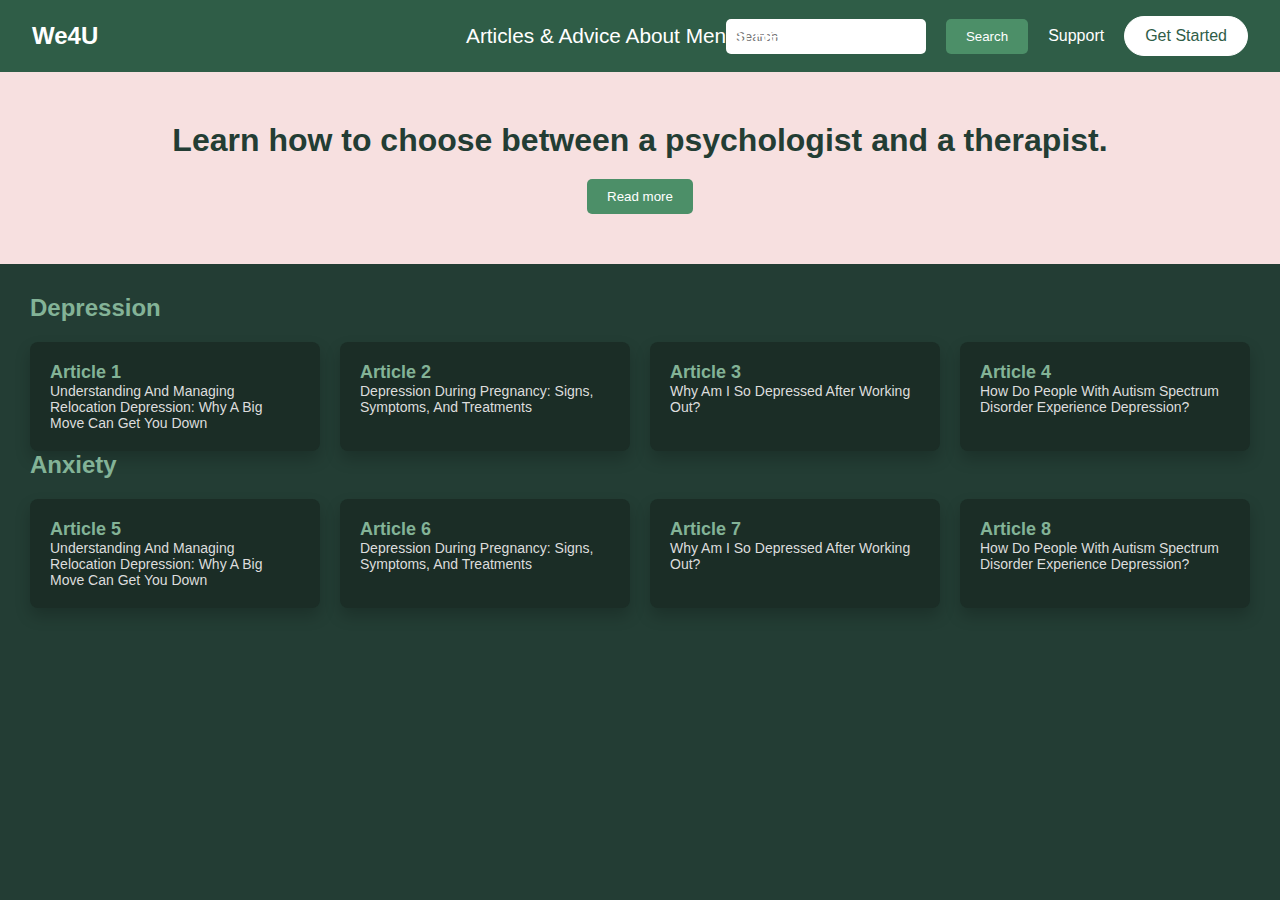
==== html/article.html @ 57e5fb4f "first commit" ====
<!DOCTYPE html>
<html lang="en">
<head>
    <meta charset="UTF-8">
    <meta name="viewport" content="width=device-width, initial-scale=1.0">
    <title>We4U - Articles</title>
    <link rel="stylesheet" href="/css/article.css">
</head>
<body>
    <!-- Navbar -->
    <header>
        <div class="logo"><a href="/index.html">We4U</a></div>
        <div class="title">Articles & Advice About Mental Health</div>
        <nav>
            <div class="horizontal-search-container">
                <input type="text" placeholder="Search" class="search-box">
                <button class="search-btn">Search</button>
                <a href="/html/support.html" id="support-link">Support</a>

                <a href="/html/register.html" class="get-started-btn">Get Started</a>
            </div>
        </nav>
    </header>

    <!-- Main Content -->
    <main>
        <section class="hero">
            <h1>Learn how to choose between a psychologist and a therapist.</h1>
            <button class="read-more-btn">Read more</button>
        </section>

        <section class="articles">
            <div class="category">
                <h2>Depression</h2>
                <div class="article-grid">
                    <div class="article">
                        <h3>Article 1</h3>
                        <p>Understanding And Managing Relocation Depression: Why A Big Move Can Get You Down</p>
                    </div>
                    <div class="article">
                        <h3>Article 2</h3>
                        <p>Depression During Pregnancy: Signs, Symptoms, And Treatments</p>
                    </div>
                    <div class="article">
                        <h3>Article 3</h3>
                        <p>Why Am I So Depressed After Working Out?</p>
                    </div>
                    <div class="article">
                        <h3>Article 4</h3>
                        <p>How Do People With Autism Spectrum Disorder Experience Depression?</p>
                    </div>
                </div>
            </div>

            <div class="category">
                <h2>Anxiety</h2>
                <div class="article-grid">
                    <div class="article">
                        <h3>Article 5</h3>
                        <p>Understanding And Managing Relocation Depression: Why A Big Move Can Get You Down</p>
                    </div>
                    <div class="article">
                        <h3>Article 6</h3>
                        <p>Depression During Pregnancy: Signs, Symptoms, And Treatments</p>
                    </div>
                    <div class="article">
                        <h3>Article 7</h3>
                        <p>Why Am I So Depressed After Working Out?</p>
                    </div>
                    <div class="article">
                        <h3>Article 8</h3>
                        <p>How Do People With Autism Spectrum Disorder Experience Depression?</p>
                    </div>
                </div>
            </div>
        </section>
    </main>
</body>
</html>
---- css/article.css ----
* {
    margin: 0;
    padding: 0;
    box-sizing: border-box;
}

body {
    font-family: 'Arial', sans-serif;
    background-color: #233d34;
    color: #fff;
}

/* Header */
header {
    background-color: #2f5d47;
    padding: 1rem 2rem;
    display: flex;
    justify-content: space-between;
    align-items: center;
    position: relative;
}

.logo a {
    text-decoration: none; 
    color: inherit; 
}

.logo a:hover {
    text-decoration: none; 
}

.logo {
    font-size: 1.5rem;
    color: #fff;
    font-weight: bold;
}

.title {
    position: absolute;
    left: 50%;
    transform: translateX(-50%);
    font-size: 1.3rem;
    color: #fff;
}




nav a {
    text-decoration: none;
    color: white;
}

nav a:hover {
    color: #83b397; 
}

/* Horizontal Search & Support Section */

#support-link {
    color: inherit; 
    text-decoration: none; 
}

#support-link:hover {
    color: #83b397; 
    text-decoration: none; 
}





.horizontal-search-container {
    display: flex;
    align-items: center;
    gap: 20px;
}

.search-box {
    padding: 10px;
    border-radius: 5px;
    border: none;
    width: 200px;
}

.search-btn {
    padding: 10px 20px;
    background-color: #4c8f68;
    color: white;
    border: none;
    border-radius: 5px;
    cursor: pointer;
}

.search-btn:hover {
    background-color: #83b397;
}

.get-started-btn {
    padding: 10px 20px;
    border-radius: 50px;
    font-size: 1rem;
    border: 1px solid #ffffff;
    background-color: #ffffff;
    color: #2f5d47;
    text-decoration: none;
}

.get-started-btn:hover {
    background-color: #4c8f68;
    color: #ffffff;
}

/* Hero Section */
.hero {
    background-color: #f7e0e0;
    padding: 50px;
    text-align: center;
}

.hero h1 {
    font-size: 32px;
    margin-bottom: 20px;
    color: #233d34;
}

.read-more-btn {
    padding: 10px 20px;
    background-color: #4c8f68;
    color: #fff;
    border: none;
    border-radius: 5px;
    cursor: pointer;
}

.read-more-btn:hover {
    background-color: #83b397;
}

/* Article Sections */
.articles {
    padding: 30px;
}

.category h2 {
    color: #83b397;
    font-size: 24px;
    margin-bottom: 20px;
}

.article-grid {
    display: grid;
    grid-template-columns: repeat(auto-fit, minmax(200px, 1fr));
    gap: 20px;
}

.article {
    background-color: #1b2d26;
    padding: 20px;
    border-radius: 8px;
    box-shadow: 0px 8px 16px rgba(0, 0, 0, 0.2);
}

.article h3 {
    font-size: 18px;
    color: #83b397;
}

.article p {
    font-size: 14px;
    color: #ddd;
}
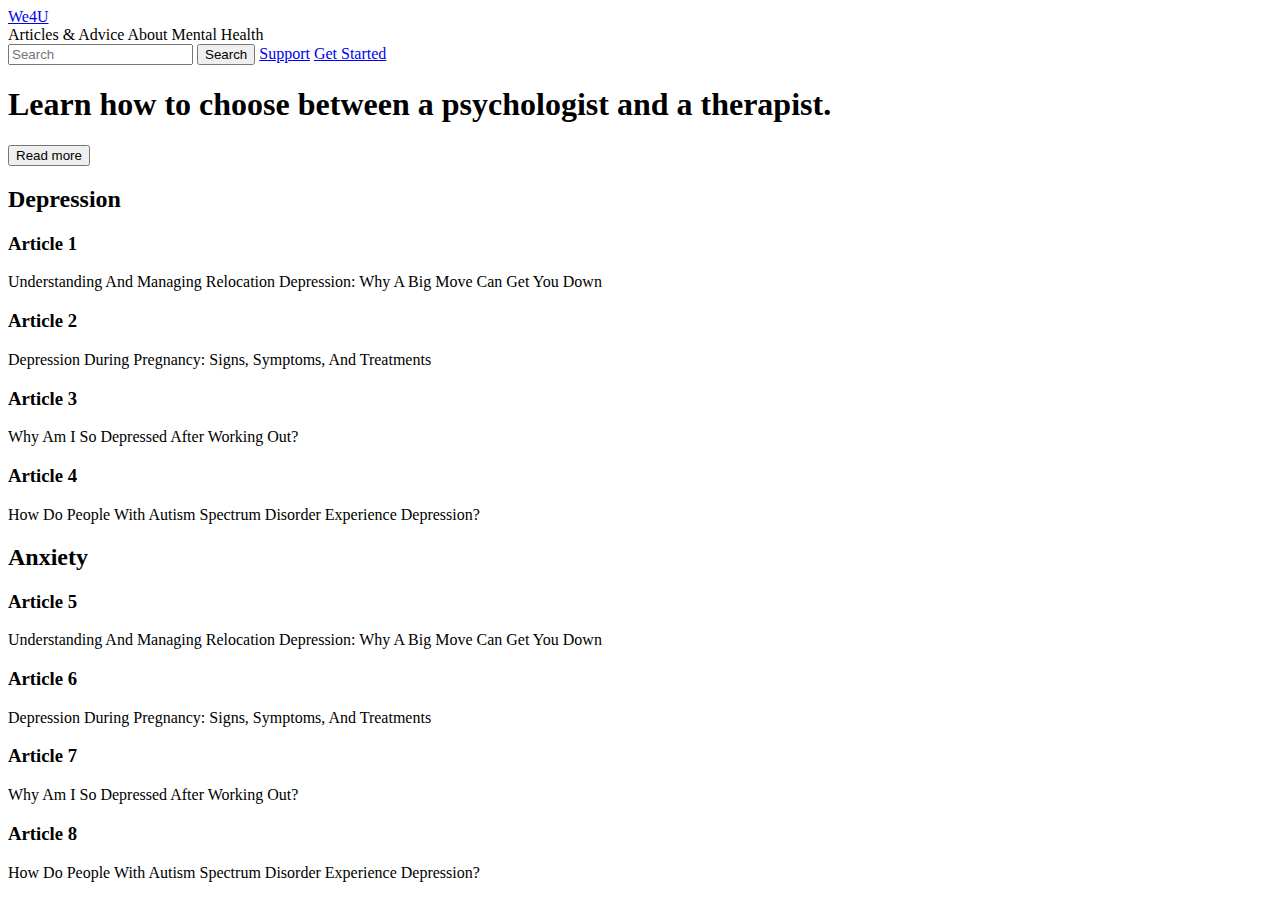
==== commit aa31b7ed: "third commit" ====
--- a/html/article.html
+++ b/html/article.html
@@ -4,20 +4,20 @@
     <meta charset="UTF-8">
     <meta name="viewport" content="width=device-width, initial-scale=1.0">
     <title>We4U - Articles</title>
-    <link rel="stylesheet" href="/css/article.css">
+    <link rel="stylesheet" href="css/article.css">
 </head>
 <body>
     <!-- Navbar -->
     <header>
-        <div class="logo"><a href="/index.html">We4U</a></div>
+        <div class="logo"><a href="index.html">We4U</a></div>
         <div class="title">Articles & Advice About Mental Health</div>
         <nav>
             <div class="horizontal-search-container">
                 <input type="text" placeholder="Search" class="search-box">
                 <button class="search-btn">Search</button>
-                <a href="/html/support.html" id="support-link">Support</a>
+                <a href="html/support.html" id="support-link">Support</a>
 
-                <a href="/html/register.html" class="get-started-btn">Get Started</a>
+                <a href="html/register.html" class="get-started-btn">Get Started</a>
             </div>
         </nav>
     </header>
